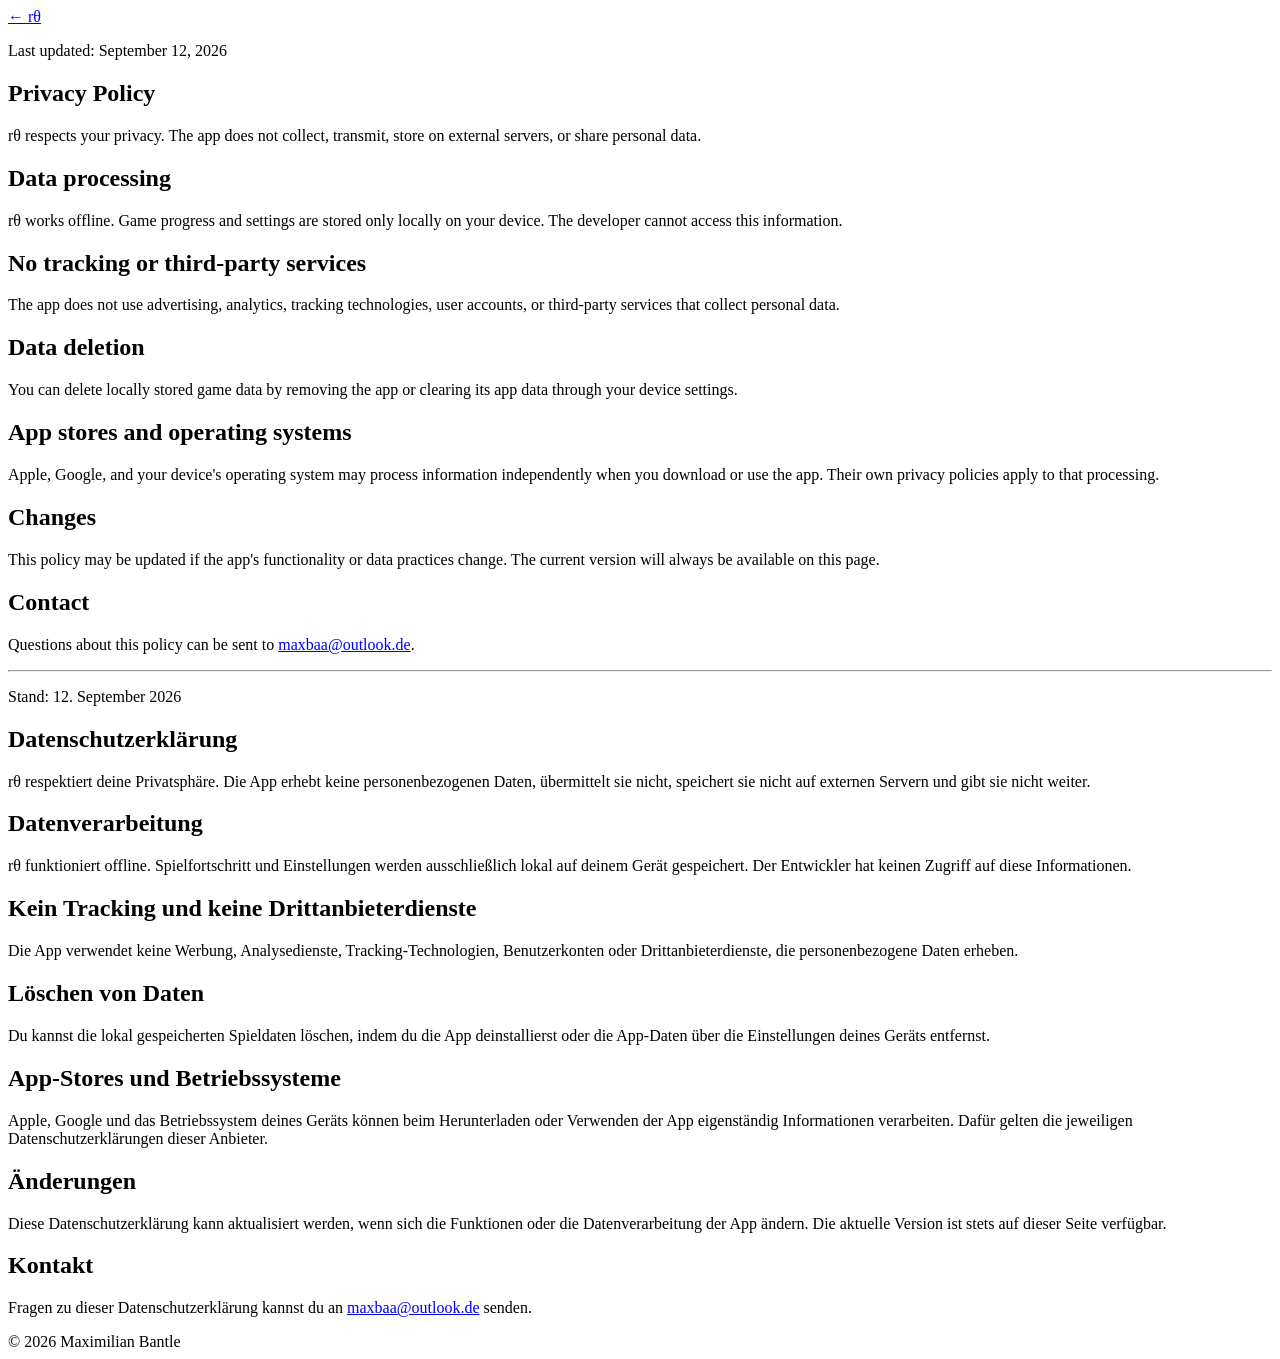
==== privacy/index.html @ be636570 "feat: add privacy/index.html" ====
<!doctype html>
<html lang="en">
<head>
  <meta charset="utf-8">
  <meta name="viewport" content="width=device-width, initial-scale=1">
  <meta name="description" content="Privacy Policy for the mobile game rθ.">
  <title>Privacy Policy — rθ</title>
  <link rel="stylesheet" href="../assets/styles.css">
</head>
<body>
  <main class="shell document">
    <a class="back" href="../">← rθ</a>
    <article>
      <p class="eyebrow">Last updated: September 12, 2026</p>
      <h1>Privacy Policy</h1>

      <p>rθ respects your privacy. The app does not collect, transmit, store on external servers, or share personal data.</p>

      <h2>Data processing</h2>
      <p>rθ works offline. Game progress and settings are stored only locally on your device. The developer cannot access this information.</p>

      <h2>No tracking or third-party services</h2>
      <p>The app does not use advertising, analytics, tracking technologies, user accounts, or third-party services that collect personal data.</p>

      <h2>Data deletion</h2>
      <p>You can delete locally stored game data by removing the app or clearing its app data through your device settings.</p>

      <h2>App stores and operating systems</h2>
      <p>Apple, Google, and your device's operating system may process information independently when you download or use the app. Their own privacy policies apply to that processing.</p>

      <h2>Changes</h2>
      <p>This policy may be updated if the app's functionality or data practices change. The current version will always be available on this page.</p>

      <h2>Contact</h2>
      <p>Questions about this policy can be sent to <a href="mailto:maxbaa@outlook.de">maxbaa@outlook.de</a>.</p>

      <hr>

      <p class="eyebrow">Stand: 12. September 2026</p>
      <h1>Datenschutzerklärung</h1>

      <p>rθ respektiert deine Privatsphäre. Die App erhebt keine personenbezogenen Daten, übermittelt sie nicht, speichert sie nicht auf externen Servern und gibt sie nicht weiter.</p>

      <h2>Datenverarbeitung</h2>
      <p>rθ funktioniert offline. Spielfortschritt und Einstellungen werden ausschließlich lokal auf deinem Gerät gespeichert. Der Entwickler hat keinen Zugriff auf diese Informationen.</p>

      <h2>Kein Tracking und keine Drittanbieterdienste</h2>
      <p>Die App verwendet keine Werbung, Analysedienste, Tracking-Technologien, Benutzerkonten oder Drittanbieterdienste, die personenbezogene Daten erheben.</p>

      <h2>Löschen von Daten</h2>
      <p>Du kannst die lokal gespeicherten Spieldaten löschen, indem du die App deinstallierst oder die App-Daten über die Einstellungen deines Geräts entfernst.</p>

      <h2>App-Stores und Betriebssysteme</h2>
      <p>Apple, Google und das Betriebssystem deines Geräts können beim Herunterladen oder Verwenden der App eigenständig Informationen verarbeiten. Dafür gelten die jeweiligen Datenschutzerklärungen dieser Anbieter.</p>

      <h2>Änderungen</h2>
      <p>Diese Datenschutzerklärung kann aktualisiert werden, wenn sich die Funktionen oder die Datenverarbeitung der App ändern. Die aktuelle Version ist stets auf dieser Seite verfügbar.</p>

      <h2>Kontakt</h2>
      <p>Fragen zu dieser Datenschutzerklärung kannst du an <a href="mailto:maxbaa@outlook.de">maxbaa@outlook.de</a> senden.</p>
    </article>
    <footer>© 2026 Maximilian Bantle</footer>
  </main>
</body>
</html>
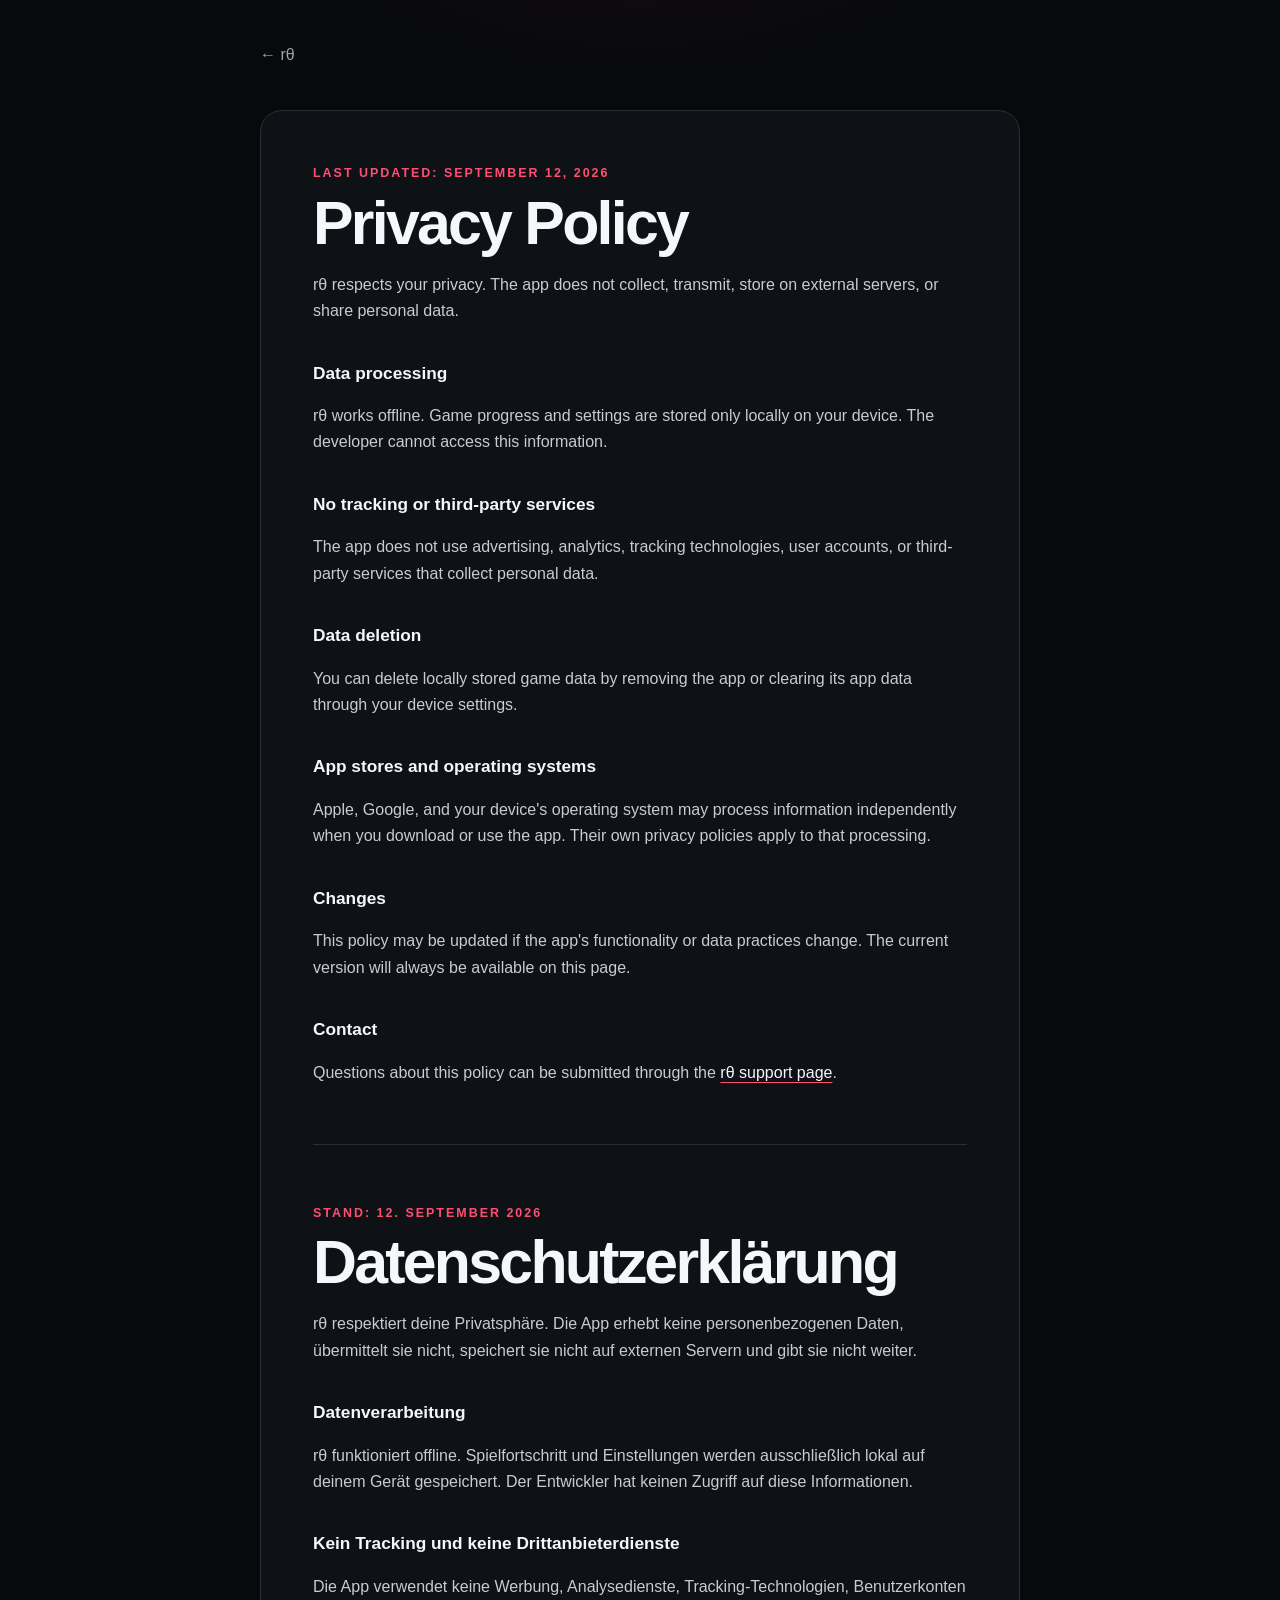
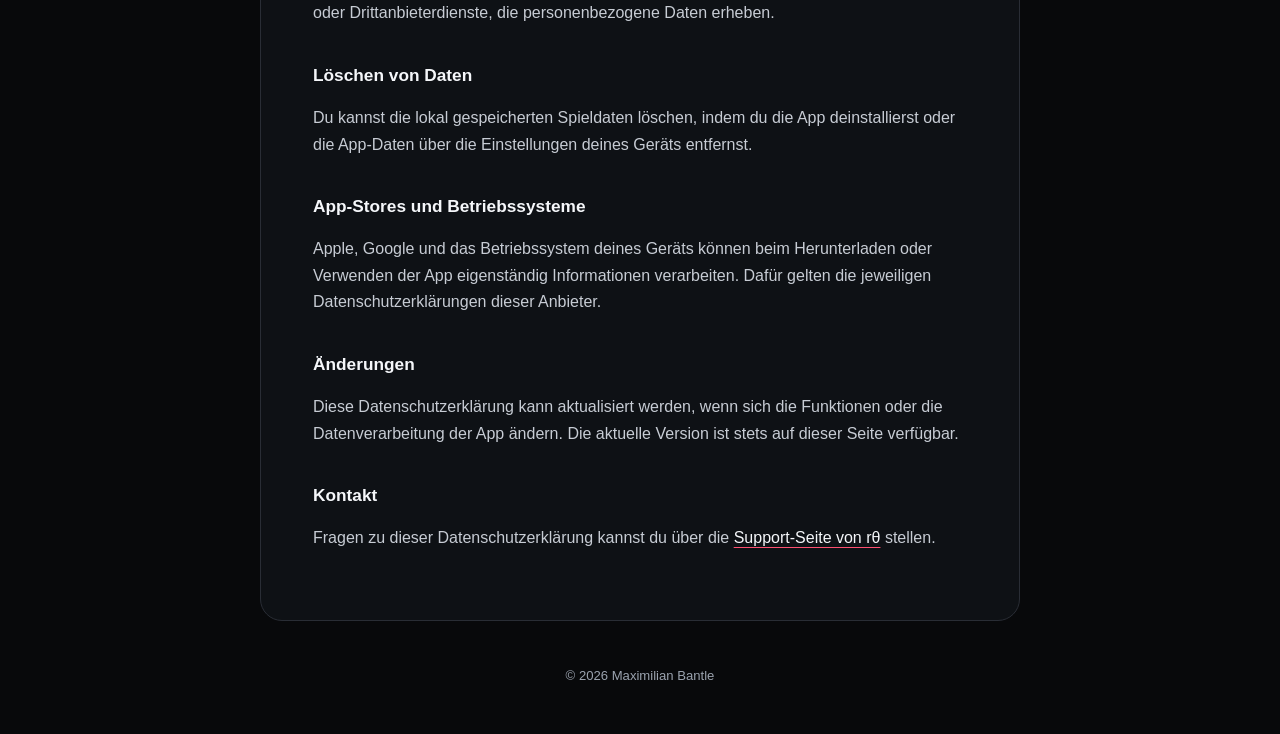
==== commit 85b4dbf3: "privacy: remove public email address" ====
--- a/privacy/index.html
+++ b/privacy/index.html
@@ -32,7 +32,7 @@
       <p>This policy may be updated if the app's functionality or data practices change. The current version will always be available on this page.</p>
 
       <h2>Contact</h2>
-      <p>Questions about this policy can be sent to <a href="mailto:maxbaa@outlook.de">maxbaa@outlook.de</a>.</p>
+      <p>Questions about this policy can be submitted through the <a href="../support/">rθ support page</a>.</p>
 
       <hr>
 
@@ -57,7 +57,7 @@
       <p>Diese Datenschutzerklärung kann aktualisiert werden, wenn sich die Funktionen oder die Datenverarbeitung der App ändern. Die aktuelle Version ist stets auf dieser Seite verfügbar.</p>
 
       <h2>Kontakt</h2>
-      <p>Fragen zu dieser Datenschutzerklärung kannst du an <a href="mailto:maxbaa@outlook.de">maxbaa@outlook.de</a> senden.</p>
+      <p>Fragen zu dieser Datenschutzerklärung kannst du über die <a href="../support/">Support-Seite von rθ</a> stellen.</p>
     </article>
     <footer>© 2026 Maximilian Bantle</footer>
   </main>
--- a/assets/styles.css
+++ b/assets/styles.css
@@ -0,0 +1,198 @@
+:root {
+  color-scheme: dark;
+  --bg: #08090b;
+  --panel: #111318;
+  --line: #292d35;
+  --text: #f5f7fa;
+  --muted: #9ba3af;
+  --accent: #ff4f70;
+  --accent-soft: rgba(255, 79, 112, .14);
+}
+
+* { box-sizing: border-box; }
+
+html { min-height: 100%; }
+
+body {
+  min-height: 100vh;
+  margin: 0;
+  background:
+    radial-gradient(circle at 50% -20%, rgba(255, 79, 112, .17), transparent 34rem),
+    var(--bg);
+  color: var(--text);
+  font-family: Inter, ui-sans-serif, -apple-system, BlinkMacSystemFont, "Segoe UI", sans-serif;
+  line-height: 1.65;
+}
+
+a { color: inherit; }
+
+.shell {
+  width: min(760px, calc(100% - 40px));
+  margin: 0 auto;
+  padding: 72px 0 36px;
+}
+
+.hero {
+  text-align: center;
+  padding: 42px 0 56px;
+}
+
+.mark {
+  position: relative;
+  width: 104px;
+  height: 104px;
+  margin: 0 auto 24px;
+  border: 2px solid var(--text);
+  border-radius: 50%;
+}
+
+.mark::before,
+.mark::after,
+.mark span {
+  content: "";
+  position: absolute;
+  border-radius: 50%;
+}
+
+.mark::before {
+  inset: 18px;
+  border: 1px solid var(--line);
+}
+
+.mark::after {
+  width: 10px;
+  height: 10px;
+  top: 11px;
+  left: 47px;
+  background: var(--accent);
+  box-shadow: 0 0 22px var(--accent);
+}
+
+.mark span {
+  width: 5px;
+  height: 5px;
+  inset: 48px;
+  background: var(--text);
+}
+
+.eyebrow {
+  margin: 0 0 8px;
+  color: var(--accent);
+  font-size: .78rem;
+  font-weight: 700;
+  letter-spacing: .16em;
+  text-transform: uppercase;
+}
+
+h1 {
+  margin: 0 0 16px;
+  font-size: clamp(2.2rem, 8vw, 4.6rem);
+  line-height: 1.05;
+  letter-spacing: -.045em;
+}
+
+.intro {
+  max-width: 480px;
+  margin: 0 auto;
+  color: var(--muted);
+  font-size: 1.06rem;
+}
+
+.cards {
+  display: grid;
+  gap: 14px;
+}
+
+.card {
+  display: grid;
+  grid-template-columns: auto 1fr auto;
+  align-items: center;
+  gap: 22px;
+  padding: 24px;
+  border: 1px solid var(--line);
+  border-radius: 18px;
+  background: rgba(17, 19, 24, .76);
+  text-decoration: none;
+  transition: border-color .18s ease, transform .18s ease, background .18s ease;
+}
+
+.card:hover,
+.card:focus-visible {
+  border-color: var(--accent);
+  background: var(--accent-soft);
+  transform: translateY(-2px);
+}
+
+.card-index,
+.arrow { color: var(--accent); }
+.card strong { display: block; font-size: 1.08rem; }
+.card small { color: var(--muted); }
+.arrow { font-size: 1.5rem; }
+
+.document { padding-top: 42px; }
+
+.back {
+  display: inline-block;
+  margin-bottom: 42px;
+  color: var(--muted);
+  text-decoration: none;
+}
+
+.back:hover { color: var(--text); }
+
+article {
+  padding: clamp(26px, 6vw, 52px);
+  border: 1px solid var(--line);
+  border-radius: 22px;
+  background: rgba(17, 19, 24, .82);
+}
+
+article h1 { font-size: clamp(2.15rem, 7vw, 3.8rem); }
+
+article h2 {
+  margin: 34px 0 8px;
+  font-size: 1.08rem;
+}
+
+article p { color: #c7ccd4; }
+
+article a {
+  color: var(--text);
+  text-decoration-color: var(--accent);
+  text-underline-offset: 4px;
+}
+
+.contact {
+  display: inline-block;
+  padding: 12px 16px;
+  border: 1px solid var(--accent);
+  border-radius: 10px;
+  background: var(--accent-soft);
+  font-weight: 700;
+  text-decoration: none;
+  overflow-wrap: anywhere;
+}
+
+hr {
+  margin: 58px 0;
+  border: 0;
+  border-top: 1px solid var(--line);
+}
+
+footer {
+  padding: 44px 0 12px;
+  color: var(--muted);
+  font-size: .82rem;
+  text-align: center;
+}
+
+@media (max-width: 520px) {
+  .shell { width: min(100% - 24px, 760px); padding-top: 36px; }
+  .hero { padding-top: 24px; }
+  .card { gap: 14px; padding: 20px 18px; }
+  article { border-radius: 16px; }
+}
+
+@media (prefers-reduced-motion: reduce) {
+  * { scroll-behavior: auto !important; transition: none !important; }
+}
